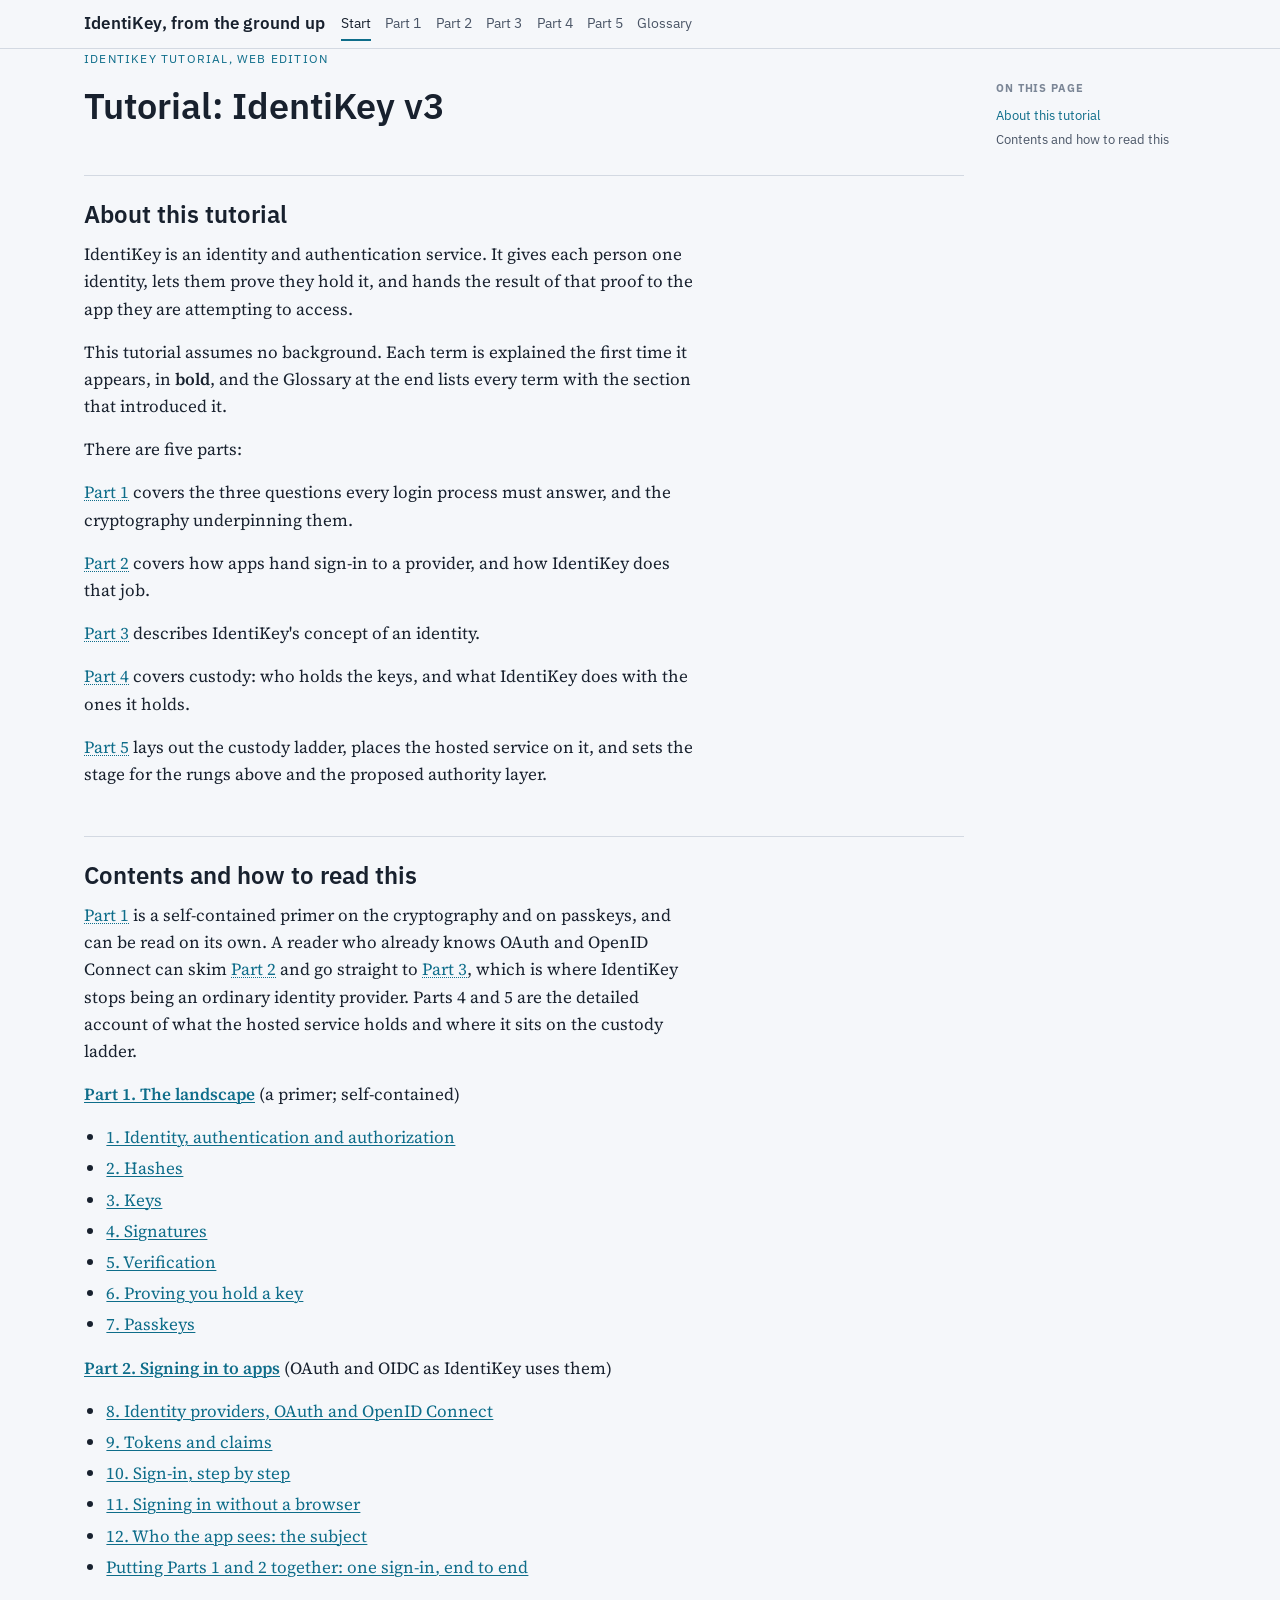
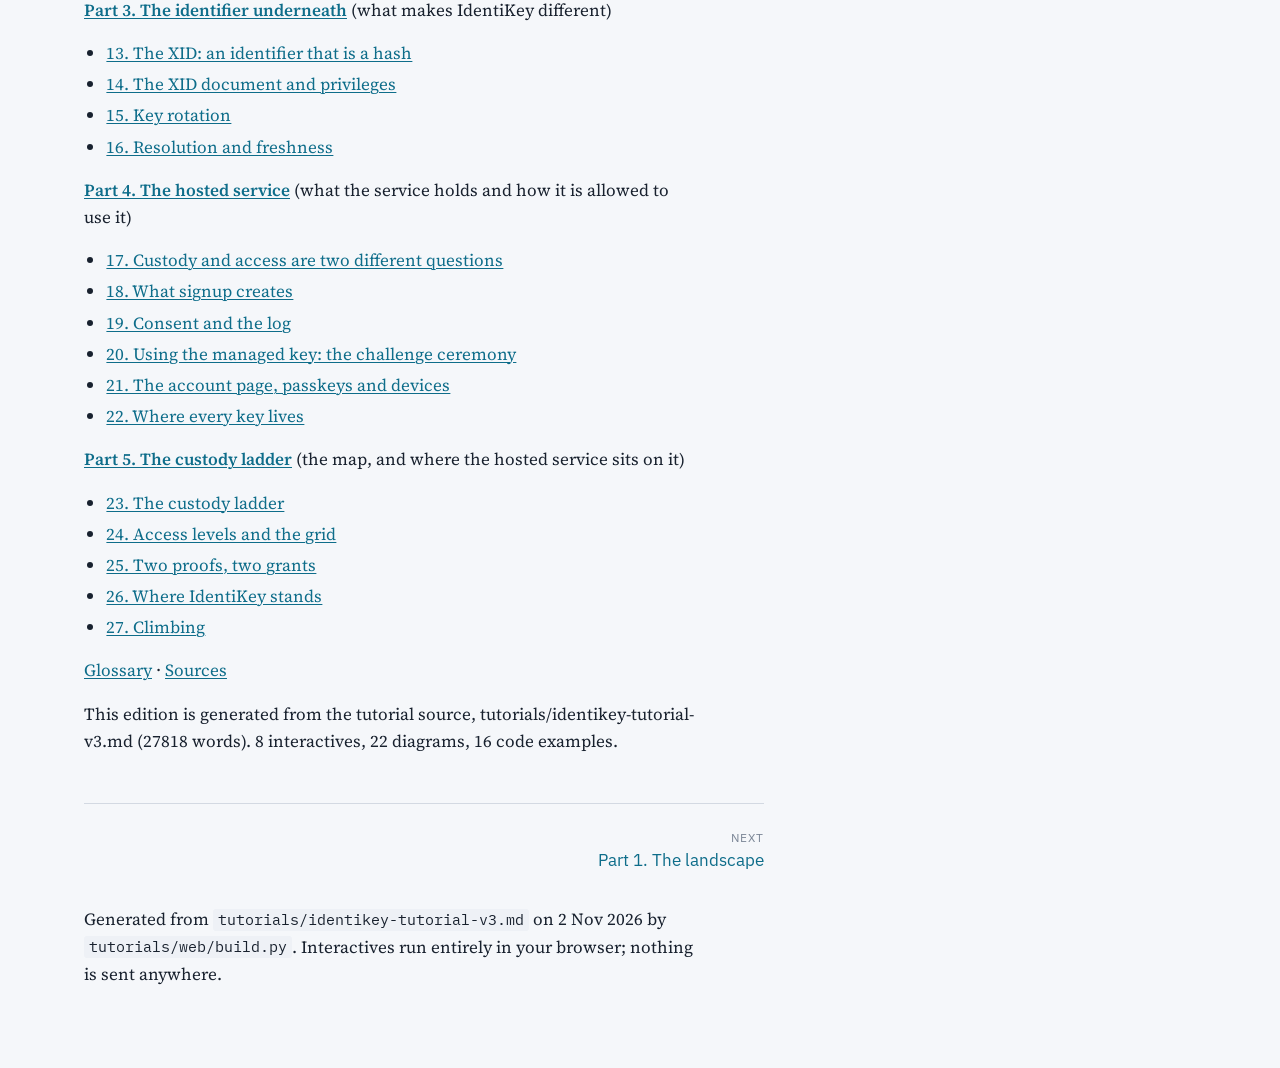
==== index.html @ bea27c49 "Publish the web edition (source commit 5e50889)" ====
<!doctype html>
<html lang="en">
<head>
<meta charset="utf-8">
<meta name="viewport" content="width=device-width, initial-scale=1, viewport-fit=cover">
<title>Start here · IdentiKey tutorial</title>
<link rel="preconnect" href="https://fonts.googleapis.com">
<link rel="stylesheet" href="https://fonts.googleapis.com/css2?family=IBM+Plex+Sans:wght@400;600&family=IBM+Plex+Mono:wght@400;600&family=Source+Serif+4:ital,opsz,wght@0,8..60,400;0,8..60,600;1,8..60,400&display=swap">
<link rel="stylesheet" href="assets/style.css">
</head>
<body>
<header class="topbar"><div class="topbar-inner"><a class="brand" href="index.html"><span class="brand-long">IdentiKey, from the ground up</span><span class="brand-short">IdentiKey</span></a><nav aria-label="Parts"><a href="index.html" aria-current="page">Start</a><a href="part1.html">Part 1</a><a href="part2.html">Part 2</a><a href="part3.html">Part 3</a><a href="part4.html">Part 4</a><a href="part5.html">Part 5</a><a href="glossary.html">Glossary</a></nav></div></header>
<div class="page">
<main class="prose">
<p class="kicker">IdentiKey tutorial, web edition</p><h1>Tutorial: IdentiKey v3</h1><h2 id="about-this-tutorial">About this tutorial</h2>
<p>IdentiKey is an identity and authentication service. It gives each person one identity, lets them prove they hold it, and hands the result of that proof to the app they are attempting to access.</p>
<p>This tutorial assumes no background. Each term is explained the first time it appears, in <strong>bold</strong>, and the Glossary at the end lists every term with the section that introduced it.</p>
<p>There are five parts:</p>
<p><a class="xref" href="part1.html">Part 1</a> covers the three questions every login process must answer, and the cryptography underpinning them.</p>
<p><a class="xref" href="part2.html">Part 2</a> covers how apps hand sign-in to a provider, and how IdentiKey does that job.</p>
<p><a class="xref" href="part3.html">Part 3</a> describes IdentiKey's concept of an identity.</p>
<p><a class="xref" href="part4.html">Part 4</a> covers custody: who holds the keys, and what IdentiKey does with the ones it holds.</p>
<p><a class="xref" href="part5.html">Part 5</a> lays out the custody ladder, places the hosted service on it, and sets the stage for the rungs above and the proposed authority layer.</p><h2 id="contents-and-how-to-read-this">Contents and how to read this</h2>
<p><a class="xref" href="part1.html">Part 1</a> is a self-contained primer on the cryptography and on passkeys, and can be read on its own. A reader who already knows OAuth and OpenID Connect can skim <a class="xref" href="part2.html">Part 2</a> and go straight to <a class="xref" href="part3.html">Part 3</a>, which is where IdentiKey stops being an ordinary identity provider. Parts 4 and 5 are the detailed account of what the hosted service holds and where it sits on the custody ladder.</p>
<p><strong><a href="part1.html">Part 1. The landscape</a></strong> (a primer; self-contained)</p>
<ul>
<li><a href="part1.html#s1">1. Identity, authentication and authorization</a></li>
<li><a href="part1.html#s2">2. Hashes</a></li>
<li><a href="part1.html#s3">3. Keys</a></li>
<li><a href="part1.html#s4">4. Signatures</a></li>
<li><a href="part1.html#s5">5. Verification</a></li>
<li><a href="part1.html#s6">6. Proving you hold a key</a></li>
<li><a href="part1.html#s7">7. Passkeys</a></li>
</ul>
<p><strong><a href="part2.html">Part 2. Signing in to apps</a></strong> (OAuth and OIDC as IdentiKey uses them)</p>
<ul>
<li><a href="part2.html#s8">8. Identity providers, OAuth and OpenID Connect</a></li>
<li><a href="part2.html#s9">9. Tokens and claims</a></li>
<li><a href="part2.html#s10">10. Sign-in, step by step</a></li>
<li><a href="part2.html#s11">11. Signing in without a browser</a></li>
<li><a href="part2.html#s12">12. Who the app sees: the subject</a></li>
<li><a href="part2.html#putting-parts-1-and-2-together-one-sign-in-end-to-end">Putting Parts 1 and 2 together: one sign-in, end to end</a></li>
</ul>
<p><strong><a href="part3.html">Part 3. The identifier underneath</a></strong> (what makes IdentiKey different)</p>
<ul>
<li><a href="part3.html#s13">13. The XID: an identifier that is a hash</a></li>
<li><a href="part3.html#s14">14. The XID document and privileges</a></li>
<li><a href="part3.html#s15">15. Key rotation</a></li>
<li><a href="part3.html#s16">16. Resolution and freshness</a></li>
</ul>
<p><strong><a href="part4.html">Part 4. The hosted service</a></strong> (what the service holds and how it is allowed to use it)</p>
<ul>
<li><a href="part4.html#s17">17. Custody and access are two different questions</a></li>
<li><a href="part4.html#s18">18. What signup creates</a></li>
<li><a href="part4.html#s19">19. Consent and the log</a></li>
<li><a href="part4.html#s20">20. Using the managed key: the challenge ceremony</a></li>
<li><a href="part4.html#s21">21. The account page, passkeys and devices</a></li>
<li><a href="part4.html#s22">22. Where every key lives</a></li>
</ul>
<p><strong><a href="part5.html">Part 5. The custody ladder</a></strong> (the map, and where the hosted service sits on it)</p>
<ul>
<li><a href="part5.html#s23">23. The custody ladder</a></li>
<li><a href="part5.html#s24">24. Access levels and the grid</a></li>
<li><a href="part5.html#s25">25. Two proofs, two grants</a></li>
<li><a href="part5.html#s26">26. Where IdentiKey stands</a></li>
<li><a href="part5.html#s27">27. Climbing</a></li>
</ul>
<p><a href="glossary.html#glossary">Glossary</a> · <a href="glossary.html#sources">Sources</a></p><p class="ik-note">This edition is generated from the tutorial source, tutorials/identikey-tutorial-v3.md (27818 words). 8 interactives, 22 diagrams, 16 code examples.</p>
<nav class="pager"><a class="next" href="part1.html"><small>Next</small>Part 1. The landscape</a></nav>
<footer class="site-footer"><p class="ik-note">Generated from <code>tutorials/identikey-tutorial-v3.md</code> on 2 Nov 2026 by <code>tutorials/web/build.py</code>. Interactives run entirely in your browser; nothing is sent anywhere.</p></footer>
</main>
<aside class="rail" aria-label="On this page"><h2>On this page</h2><ol></ol></aside>
</div>
<script src="assets/ikcrypto.js"></script>
<script src="assets/widgets/challenge.js"></script><script src="assets/widgets/grid.js"></script><script src="assets/widgets/hash.js"></script><script src="assets/widgets/hashchain.js"></script><script src="assets/widgets/jwt.js"></script><script src="assets/widgets/oidcflow.js"></script><script src="assets/widgets/pairwise.js"></script><script src="assets/widgets/signverify.js"></script>
<script src="assets/site.js"></script>
</body>
</html>
---- assets/style.css ----
/* Tutorial web edition (artifact-dag/tutorial), shared styles.
   Layout: one reading column (~68ch) on a cool paper ground; figures may break out to 880px.
   A fixed top bar carries Part navigation; a quiet "on this page" rail appears on wide screens.
   Tokens below are the whole palette and type system; widgets must use them, never literal colors. */
:root {
  --paper: #f5f7fa;
  --paper-2: #eaeef4;
  --ink: #18212e;
  --ink-2: #4a5566;
  --ink-3: #7b8696;
  --rule: #d3d9e2;
  --accent: #0e6d8a;       /* verifier blue: signatures, checks, keys */
  --accent-ink: #ffffff;
  --accent-soft: #d9eef4;
  --warm: #b8690d;         /* "what changed" amber */
  --warm-soft: #fbead2;
  --bad: #b23a3a;
  --bad-soft: #f8dcdc;
  --good: #2e7d4f;
  --good-soft: #d9f0e2;
  --code-bg: #eef1f6;
  --font-display: "IBM Plex Sans", "Helvetica Neue", Arial, sans-serif;
  --font-body: "Source Serif 4", Georgia, "Times New Roman", serif;
  --font-mono: "IBM Plex Mono", "SFMono-Regular", Menlo, Consolas, monospace;
  --measure: 68ch;
  --wide: 880px;
  color-scheme: light;
}
@media (prefers-color-scheme: dark) {
  :root:not([data-theme="light"]) {
    --paper: #12171f; --paper-2: #1a212b; --ink: #e6eaf0; --ink-2: #aeb7c4; --ink-3: #7f8a99;
    --rule: #2b3442; --accent: #5fb6d1; --accent-ink: #0b1218; --accent-soft: #163743;
    --warm: #e2a04a; --warm-soft: #3d2c12; --bad: #e07676; --bad-soft: #3f1f1f;
    --good: #6cc48f; --good-soft: #163a26; --code-bg: #1b222d; color-scheme: dark;
  }
}
:root[data-theme="dark"] {
  --paper: #12171f; --paper-2: #1a212b; --ink: #e6eaf0; --ink-2: #aeb7c4; --ink-3: #7f8a99;
  --rule: #2b3442; --accent: #5fb6d1; --accent-ink: #0b1218; --accent-soft: #163743;
  --warm: #e2a04a; --warm-soft: #3d2c12; --bad: #e07676; --bad-soft: #3f1f1f;
  --good: #6cc48f; --good-soft: #163a26; --code-bg: #1b222d; color-scheme: dark;
}

* { box-sizing: border-box; }
[hidden] { display: none !important; }
html { -webkit-text-size-adjust: 100%; }
body {
  margin: 0; background: var(--paper); color: var(--ink);
  font-family: var(--font-body); font-size: 1.0625rem; line-height: 1.6;
  padding-left: max(16px, env(safe-area-inset-left, 0px));
  padding-right: max(16px, env(safe-area-inset-right, 0px));
  padding-block: 0 4rem;
}
a { color: var(--accent); text-decoration-thickness: 1px; text-underline-offset: 2px; }
a:hover { text-decoration-thickness: 2px; }
:focus-visible { outline: 2px solid var(--accent); outline-offset: 2px; }
@media (prefers-reduced-motion: reduce) { *, *::before, *::after { animation-duration: 0.01ms !important; transition-duration: 0.01ms !important; } }

/* top bar */
.topbar {
  position: sticky; top: env(safe-area-inset-top, 0px); z-index: 20;
  background: var(--paper); border-bottom: 1px solid var(--rule);
  margin: 0 calc(-1 * max(16px, env(safe-area-inset-left, 0px))) 0 calc(-1 * max(16px, env(safe-area-inset-right, 0px)));
  padding-left: max(16px, env(safe-area-inset-left, 0px)); padding-right: max(16px, env(safe-area-inset-right, 0px));
}
.topbar-inner { max-width: var(--wide); margin: 0 auto; display: flex; align-items: center; gap: 1rem; min-height: 3rem; flex-wrap: wrap; }
.topbar .brand { font-family: var(--font-display); font-weight: 600; letter-spacing: 0.01em; color: var(--ink); text-decoration: none; }
.topbar nav { display: flex; gap: 0.25rem 0.9rem; flex-wrap: wrap; font-family: var(--font-display); font-size: 0.875rem; }
.topbar nav a { color: var(--ink-2); text-decoration: none; padding: 0.3rem 0; border-bottom: 2px solid transparent; }
.topbar nav a[aria-current="page"] { color: var(--ink); border-bottom-color: var(--accent); }

/* page frame */
.page { max-width: var(--wide); margin: 0 auto; display: grid; grid-template-columns: minmax(0, 1fr); gap: 2rem; }
@media (min-width: 1100px) {
  .page { grid-template-columns: minmax(0, 1fr) 200px; max-width: calc(var(--wide) + 232px); }
  .rail { position: sticky; top: 4rem; align-self: start; font-family: var(--font-display); font-size: 0.8125rem; max-height: calc(100vh - 5rem); overflow: auto; }
}
.rail { display: none; }
@media (min-width: 1100px) { .rail { display: block; } }
.rail h2 { font-size: 0.6875rem; text-transform: uppercase; letter-spacing: 0.08em; color: var(--ink-3); margin: 1rem 0 0.5rem; }
.rail ol { list-style: none; padding: 0; margin: 0; }
.rail li { margin: 0.25rem 0; }
.rail a { color: var(--ink-2); text-decoration: none; }
.rail a:hover, .rail a.active { color: var(--accent); }

main { min-width: 0; }
/* the column itself is wide; running text keeps its measure, figures/tables/code break out */
.prose { max-width: none; }
.prose > * { max-width: var(--measure); }
.prose h1, .prose h2, .prose h3, .prose h4 { font-family: var(--font-display); line-height: 1.2; text-wrap: balance; color: var(--ink); }
.prose h1 { font-size: 2.25rem; font-weight: 600; margin: 2.5rem 0 0.5rem; }
.prose h2 { font-size: 1.5rem; font-weight: 600; margin: 3rem 0 0.75rem; padding-top: 1.5rem; border-top: 1px solid var(--rule); }
.prose h3 { font-size: 1.2rem; font-weight: 600; margin: 2.25rem 0 0.5rem; }
.prose h4 { font-size: 1rem; margin: 1.5rem 0 0.25rem; }
.prose p { margin: 0 0 1rem; }
.prose ul, .prose ol { padding-left: 1.4rem; margin: 0 0 1rem; }
.prose li { margin: 0.25rem 0; }
.prose li > p { margin: 0 0 0.5rem; }
.prose strong { font-weight: 600; color: var(--ink); }
.prose code { font-family: var(--font-mono); font-size: 0.86em; background: var(--code-bg); padding: 0.1em 0.35em; border-radius: 3px; }
.prose pre { max-width: none; background: var(--code-bg); border: 1px solid var(--rule); border-radius: 6px; padding: 0.9rem 1rem; overflow-x: auto; font-size: 0.8125rem; line-height: 1.5; }
.prose pre code { background: none; padding: 0; font-size: inherit; }
.prose blockquote { margin: 0 0 1rem; padding: 0.25rem 0 0.25rem 1rem; border-left: 3px solid var(--rule); color: var(--ink-2); }
.prose hr { border: 0; border-top: 1px solid var(--rule); margin: 2rem 0; }
.table-wrap { max-width: none; overflow-x: auto; margin: 0 0 1.25rem; }
.prose table { border-collapse: collapse; font-family: var(--font-display); font-size: 0.875rem; min-width: 100%; }
.prose th, .prose td { text-align: left; vertical-align: top; padding: 0.5rem 0.75rem; border-bottom: 1px solid var(--rule); }
.prose th { font-weight: 600; color: var(--ink-2); font-size: 0.75rem; text-transform: uppercase; letter-spacing: 0.06em; }
.prose td code { white-space: nowrap; }
.kicker { font-family: var(--font-display); font-size: 0.75rem; text-transform: uppercase; letter-spacing: 0.1em; color: var(--accent); margin: 2.5rem 0 0; }
.kicker + h1 { margin-top: 0.25rem; }
.lede { font-size: 1.15rem; color: var(--ink-2); }
.pager { display: flex; justify-content: space-between; gap: 1rem; margin-top: 3rem; padding-top: 1.5rem; border-top: 1px solid var(--rule); font-family: var(--font-display); }
.pager a { text-decoration: none; }
.pager .next { margin-left: auto; text-align: right; }
.pager small { display: block; color: var(--ink-3); font-size: 0.75rem; text-transform: uppercase; letter-spacing: 0.08em; }

/* figures: diagrams, widgets, examples */
.ik-figure { max-width: var(--wide); margin: 1.5rem 0 2rem; border: 1px solid var(--rule); border-radius: 8px; background: var(--paper-2); overflow: hidden; }
.ik-figure > .ik-body { padding: 1rem; min-width: 0; }
.ik-figure > figcaption { padding: 0.6rem 1rem 0.75rem; border-top: 1px solid var(--rule); font-family: var(--font-display); font-size: 0.8125rem; color: var(--ink-2); }
.ik-figure > figcaption .fig-no { font-weight: 600; color: var(--ink); margin-right: 0.4rem; }
.ik-figure.is-diagram > .ik-body { padding: 0.5rem; background: var(--paper); }
.ik-figure.is-diagram svg { display: block; width: 100%; height: auto; max-width: 100%; }
.ik-figure.is-example > .ik-body { padding: 0; }
.ik-figure.is-example pre { margin: 0; border: 0; border-radius: 0; background: var(--code-bg); }
.ik-figure.is-example .ex-title { font-family: var(--font-display); font-size: 0.75rem; text-transform: uppercase; letter-spacing: 0.08em; color: var(--ink-3); padding: 0.5rem 1rem 0.25rem; background: var(--code-bg); }
.ik-figure .ik-note { font-family: var(--font-display); font-size: 0.8125rem; color: var(--ink-2); margin: 0.5rem 0 0; }

/* widget primitives (shared by all interactives) */
.ik-widget { font-family: var(--font-display); font-size: 0.9rem; color: var(--ink); min-width: 0; }
.ik-widget * { min-width: 0; }
.ik-row { display: flex; flex-wrap: wrap; gap: 0.6rem; align-items: center; }
.ik-stack { display: grid; gap: 0.75rem; }
.ik-cols { display: grid; gap: 0.75rem; grid-template-columns: repeat(auto-fit, minmax(240px, 1fr)); }
.ik-label { font-size: 0.6875rem; text-transform: uppercase; letter-spacing: 0.08em; color: var(--ink-3); margin: 0 0 0.25rem; display: block; }
.ik-panel { background: var(--paper); border: 1px solid var(--rule); border-radius: 6px; padding: 0.75rem; }
.ik-panel.is-accent { border-color: var(--accent); }
.ik-mono { font-family: var(--font-mono); font-size: 0.8125rem; word-break: break-all; line-height: 1.5; font-variant-numeric: tabular-nums; }
.ik-input, .ik-textarea, .ik-select {
  font: inherit; font-family: var(--font-mono); font-size: 0.8125rem; color: var(--ink); background: var(--paper);
  border: 1px solid var(--rule); border-radius: 4px; padding: 0.45rem 0.55rem; width: 100%; max-width: 100%;
}
.ik-textarea { resize: vertical; min-height: 3.2rem; }
.ik-select { font-family: var(--font-display); width: auto; }
.ik-btn {
  font: inherit; font-family: var(--font-display); font-size: 0.85rem; font-weight: 600; cursor: pointer;
  background: var(--accent); color: var(--accent-ink); border: 1px solid var(--accent); border-radius: 4px; padding: 0.4rem 0.8rem;
}
.ik-btn:hover { filter: brightness(1.08); }
.ik-btn.is-secondary { background: var(--paper); color: var(--ink); border-color: var(--rule); }
.ik-btn.is-secondary:hover { border-color: var(--ink-3); }
.ik-btn.is-danger { background: var(--bad); border-color: var(--bad); color: #fff; }
.ik-btn:disabled { opacity: 0.5; cursor: default; filter: none; }
.ik-chip { display: inline-block; font-size: 0.75rem; font-weight: 600; padding: 0.1rem 0.5rem; border-radius: 999px; background: var(--paper-2); border: 1px solid var(--rule); color: var(--ink-2); }
.ik-chip.is-good { background: var(--good-soft); color: var(--good); border-color: transparent; }
.ik-chip.is-bad { background: var(--bad-soft); color: var(--bad); border-color: transparent; }
.ik-chip.is-warm { background: var(--warm-soft); color: var(--warm); border-color: transparent; }
.ik-changed { background: var(--warm-soft); color: var(--warm); border-radius: 2px; }
.ik-ok { color: var(--good); font-weight: 600; }
.ik-fail { color: var(--bad); font-weight: 600; }
.ik-steps { list-style: none; padding: 0; margin: 0; display: grid; gap: 0.4rem; counter-reset: step; }
.ik-steps li { display: grid; grid-template-columns: 1.6rem 1fr; gap: 0.5rem; align-items: start; padding: 0.4rem 0.5rem; border-radius: 4px; }
.ik-steps li::before { counter-increment: step; content: counter(step); font-weight: 600; font-size: 0.75rem; width: 1.4rem; height: 1.4rem; border-radius: 999px; display: grid; place-items: center; background: var(--paper-2); border: 1px solid var(--rule); color: var(--ink-2); }
.ik-steps li.is-active { background: var(--accent-soft); }
.ik-steps li.is-active::before { background: var(--accent); color: var(--accent-ink); border-color: var(--accent); }
.ik-steps li.is-done::before { background: var(--good); color: #fff; border-color: var(--good); }
.ik-help { font-size: 0.8125rem; color: var(--ink-2); margin: 0.5rem 0 0; }
.ik-widget svg { max-width: 100%; height: auto; display: block; }
.ik-widget svg text { font-family: var(--font-display); }
.ik-unsupported { padding: 0.75rem; background: var(--warm-soft); color: var(--warm); border-radius: 4px; }

/* diagrams keep a readable minimum width and scroll inside their figure on phones */
.diagram-scroll { overflow-x: auto; }
.diagram-scroll svg { min-width: 560px; }
a.xref { text-decoration-style: dotted; }
.site-footer { margin-top: 2rem; }
.prose figure.ik-figure { max-width: var(--wide); }
.prose .ik-figure pre { max-width: none; }
/* long identifiers in running text (URNs, XIDs) may break anywhere rather than widen the page */
.prose p code, .prose li code { overflow-wrap: anywhere; }
@media (min-width: 1100px) { .topbar-inner { max-width: calc(var(--wide) + 232px); } }
/* widget tables style themselves; keep the prose table look out of them */
.prose .ik-widget th { text-transform: none; letter-spacing: normal; font-size: inherit; }
.prose .ik-widget table { min-width: 0; }
/* phones: one line of Part links that scrolls sideways, so the pinned bar stays short */
@media (max-width: 640px) {
  .topbar-inner { flex-wrap: nowrap; gap: 0.75rem; min-height: 2.75rem; }
  .topbar .brand { flex: none; font-size: 0.875rem; }
  .topbar .brand-long { display: none; }
  .topbar nav { flex-wrap: nowrap; overflow-x: auto; scrollbar-width: none; min-width: 0; }
  .topbar nav a { white-space: nowrap; }
}
@media (min-width: 641px) { .topbar .brand-short { display: none; } }
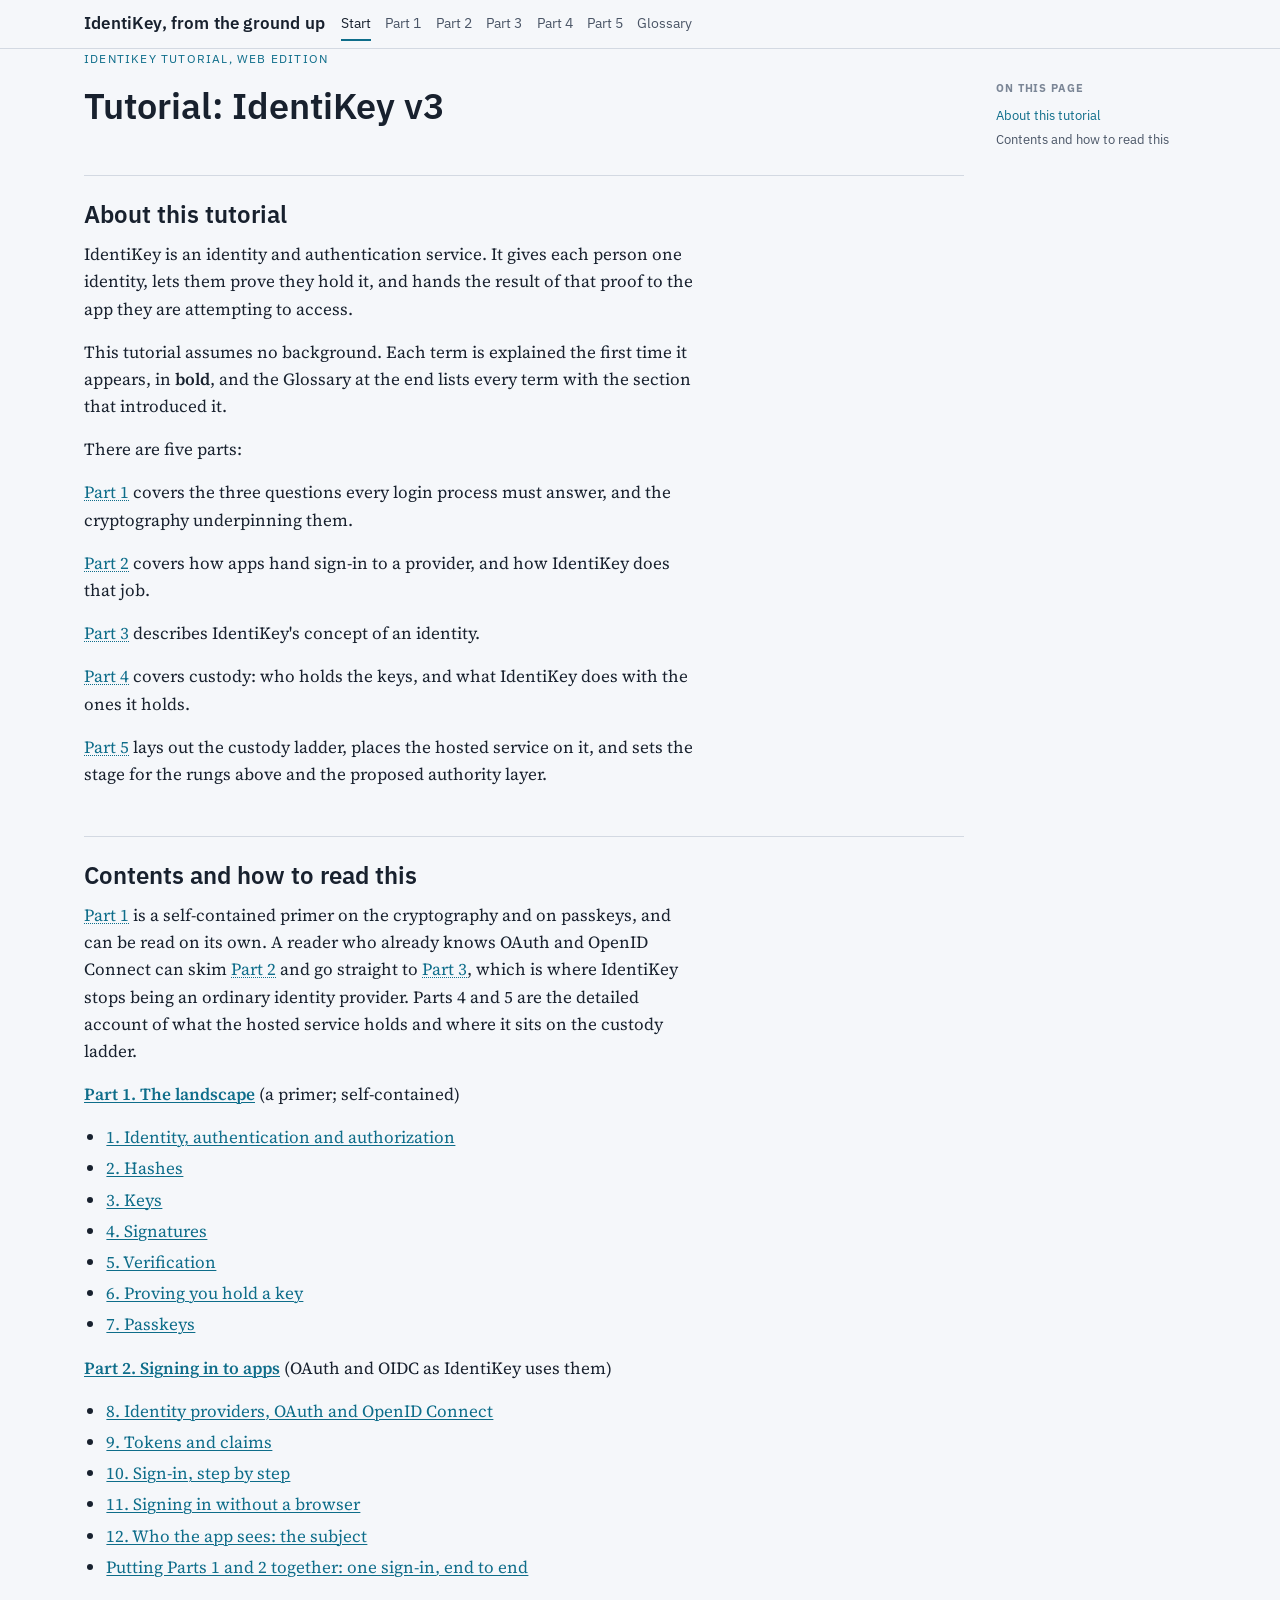
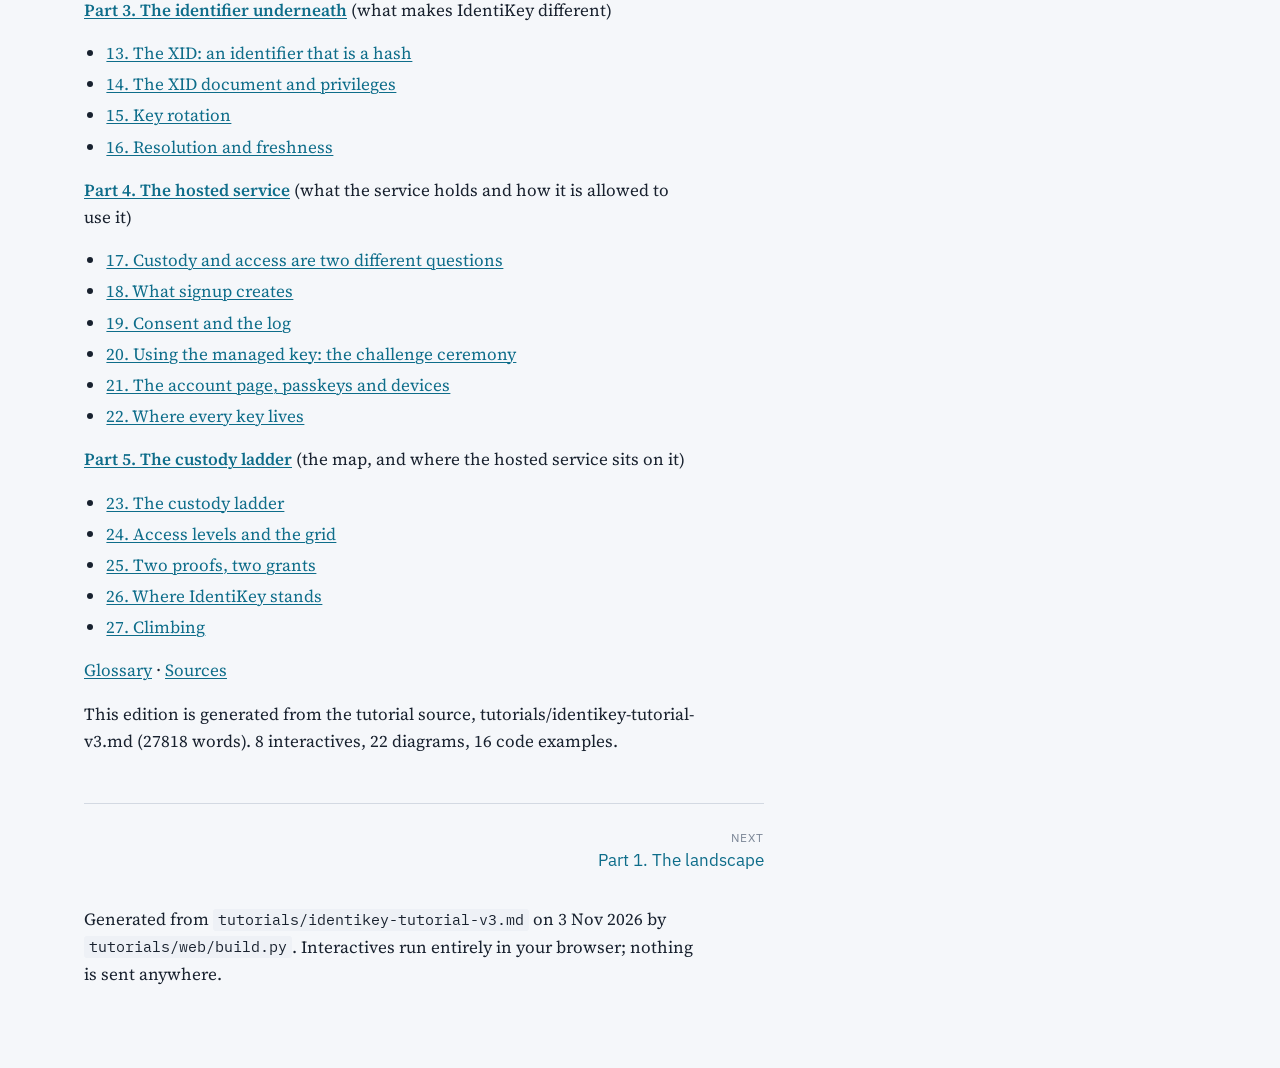
==== commit 141e645f: "Publish the web edition (source commit 4ea36d8)" ====
--- a/index.html
+++ b/index.html
@@ -67,7 +67,7 @@
 </ul>
 <p><a href="glossary.html#glossary">Glossary</a> · <a href="glossary.html#sources">Sources</a></p><p class="ik-note">This edition is generated from the tutorial source, tutorials/identikey-tutorial-v3.md (27818 words). 8 interactives, 22 diagrams, 16 code examples.</p>
 <nav class="pager"><a class="next" href="part1.html"><small>Next</small>Part 1. The landscape</a></nav>
-<footer class="site-footer"><p class="ik-note">Generated from <code>tutorials/identikey-tutorial-v3.md</code> on 2 Nov 2026 by <code>tutorials/web/build.py</code>. Interactives run entirely in your browser; nothing is sent anywhere.</p></footer>
+<footer class="site-footer"><p class="ik-note">Generated from <code>tutorials/identikey-tutorial-v3.md</code> on 3 Nov 2026 by <code>tutorials/web/build.py</code>. Interactives run entirely in your browser; nothing is sent anywhere.</p></footer>
 </main>
 <aside class="rail" aria-label="On this page"><h2>On this page</h2><ol></ol></aside>
 </div>
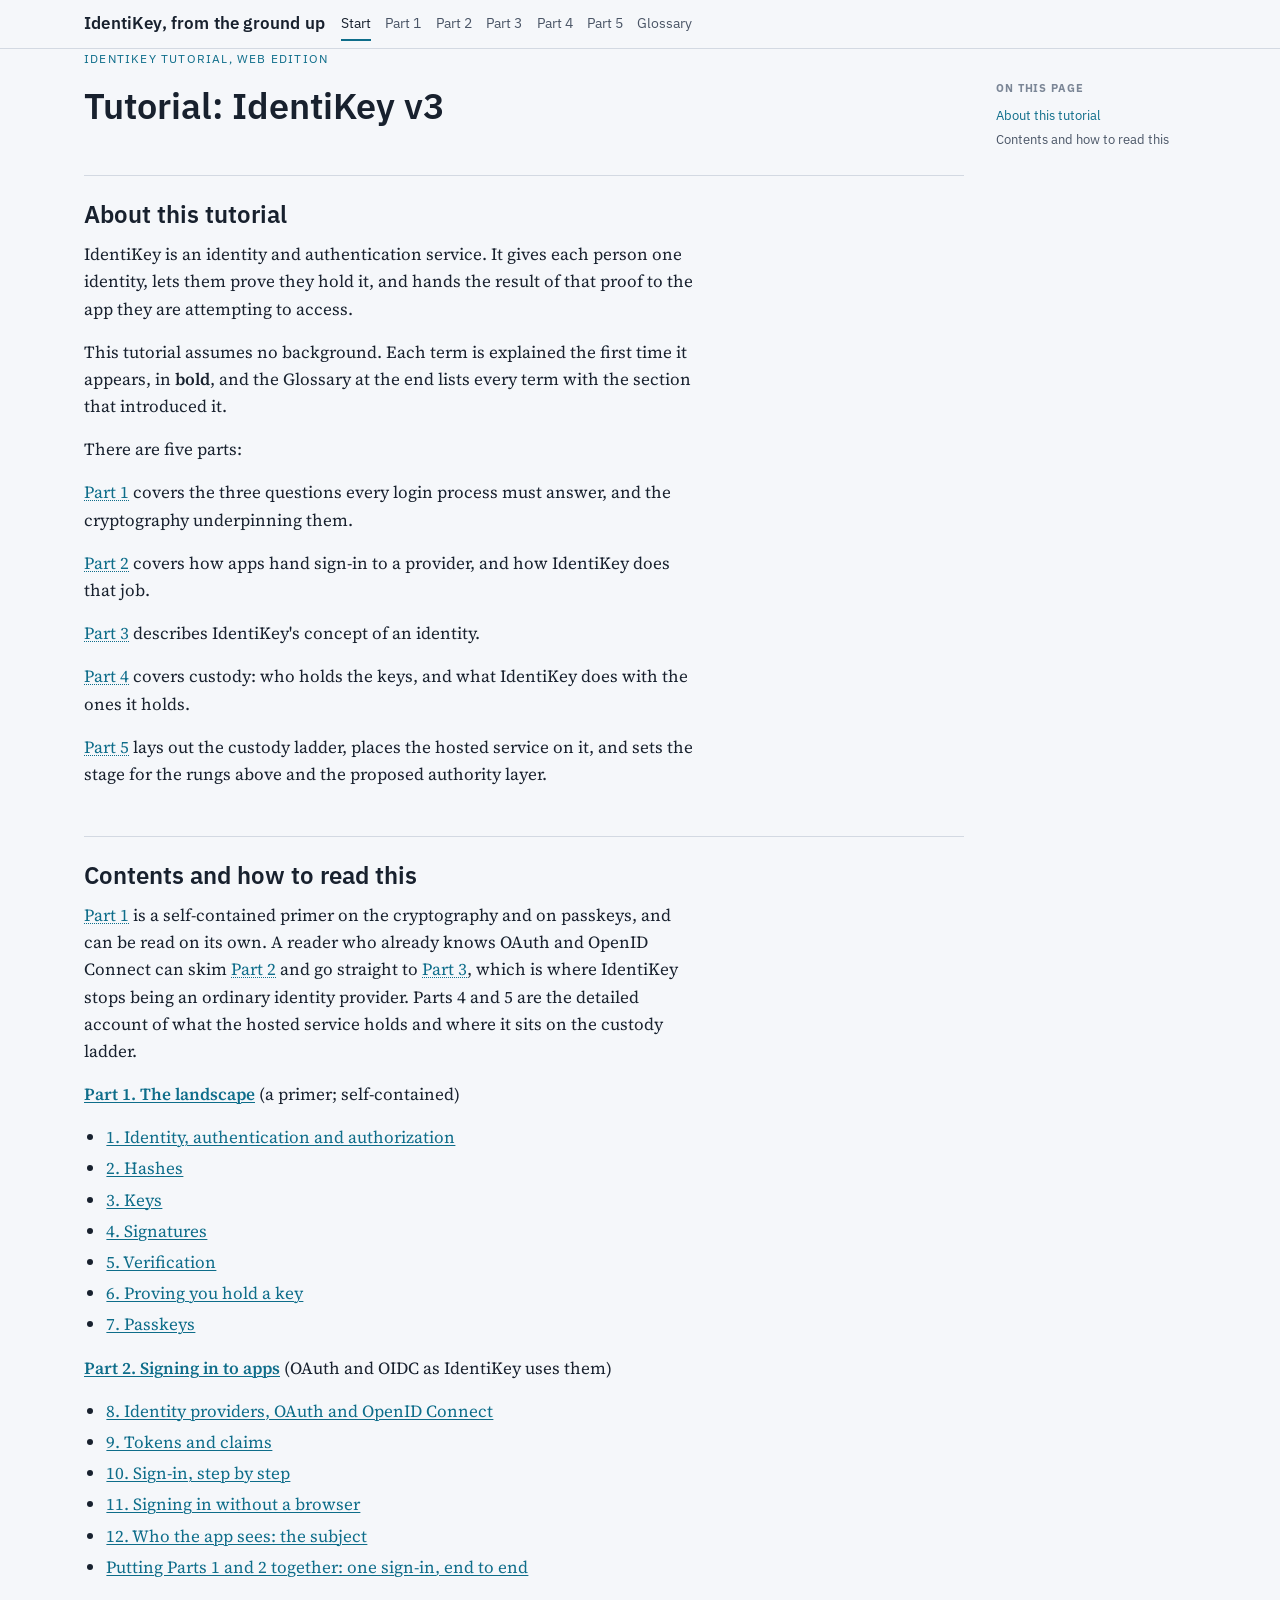
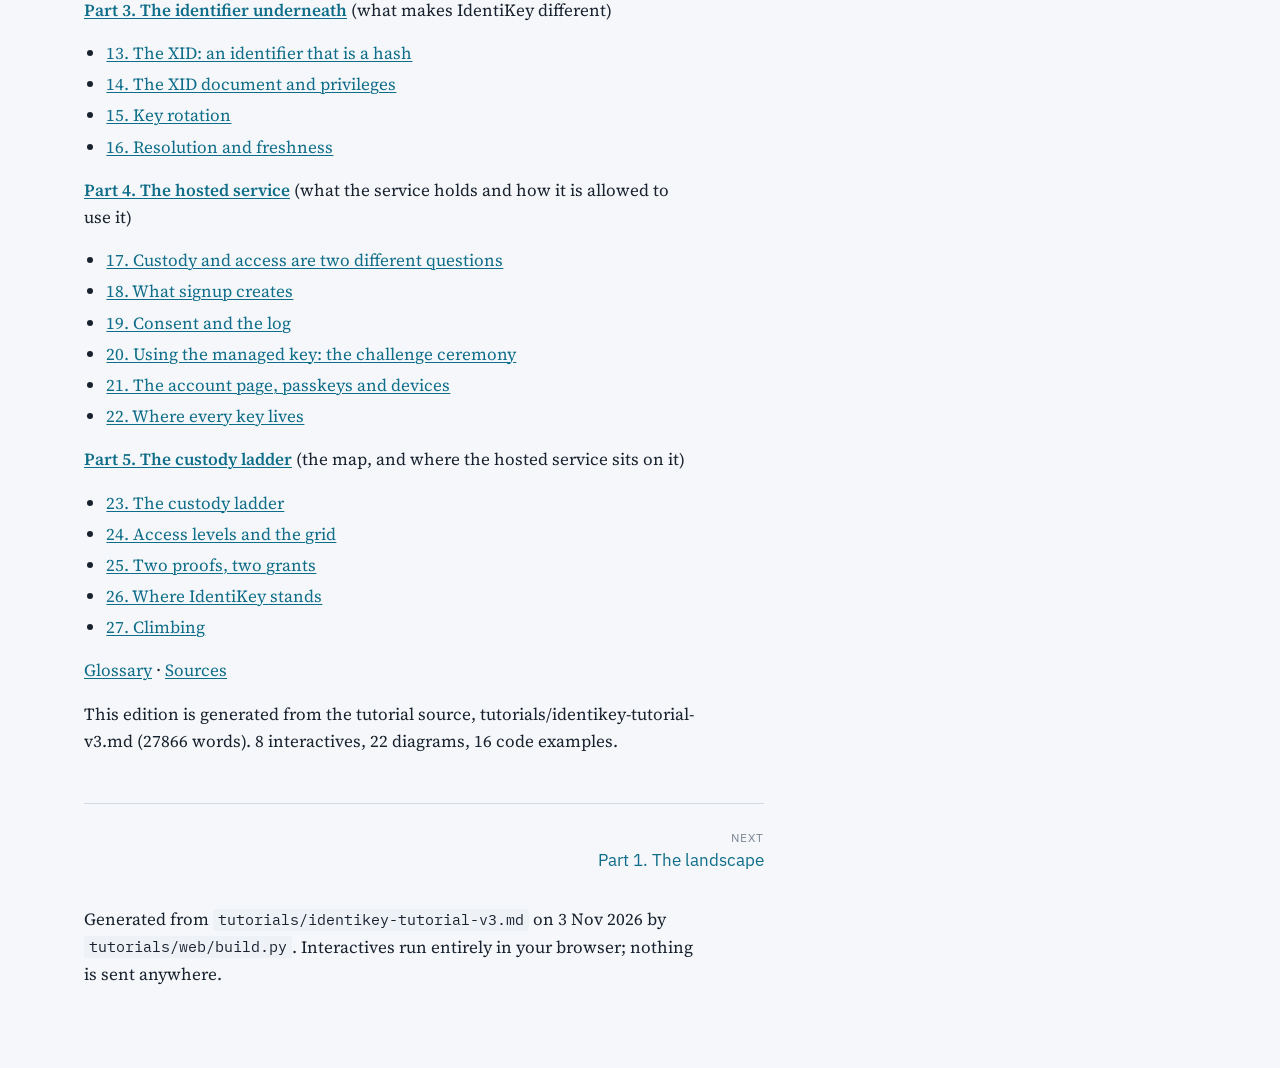
==== commit 9a99cc83: "Publish the web edition (source commit a1d5774)" ====
--- a/index.html
+++ b/index.html
@@ -65,7 +65,7 @@
 <li><a href="part5.html#s26">26. Where IdentiKey stands</a></li>
 <li><a href="part5.html#s27">27. Climbing</a></li>
 </ul>
-<p><a href="glossary.html#glossary">Glossary</a> · <a href="glossary.html#sources">Sources</a></p><p class="ik-note">This edition is generated from the tutorial source, tutorials/identikey-tutorial-v3.md (27818 words). 8 interactives, 22 diagrams, 16 code examples.</p>
+<p><a href="glossary.html#glossary">Glossary</a> · <a href="glossary.html#sources">Sources</a></p><p class="ik-note">This edition is generated from the tutorial source, tutorials/identikey-tutorial-v3.md (27866 words). 8 interactives, 22 diagrams, 16 code examples.</p>
 <nav class="pager"><a class="next" href="part1.html"><small>Next</small>Part 1. The landscape</a></nav>
 <footer class="site-footer"><p class="ik-note">Generated from <code>tutorials/identikey-tutorial-v3.md</code> on 3 Nov 2026 by <code>tutorials/web/build.py</code>. Interactives run entirely in your browser; nothing is sent anywhere.</p></footer>
 </main>
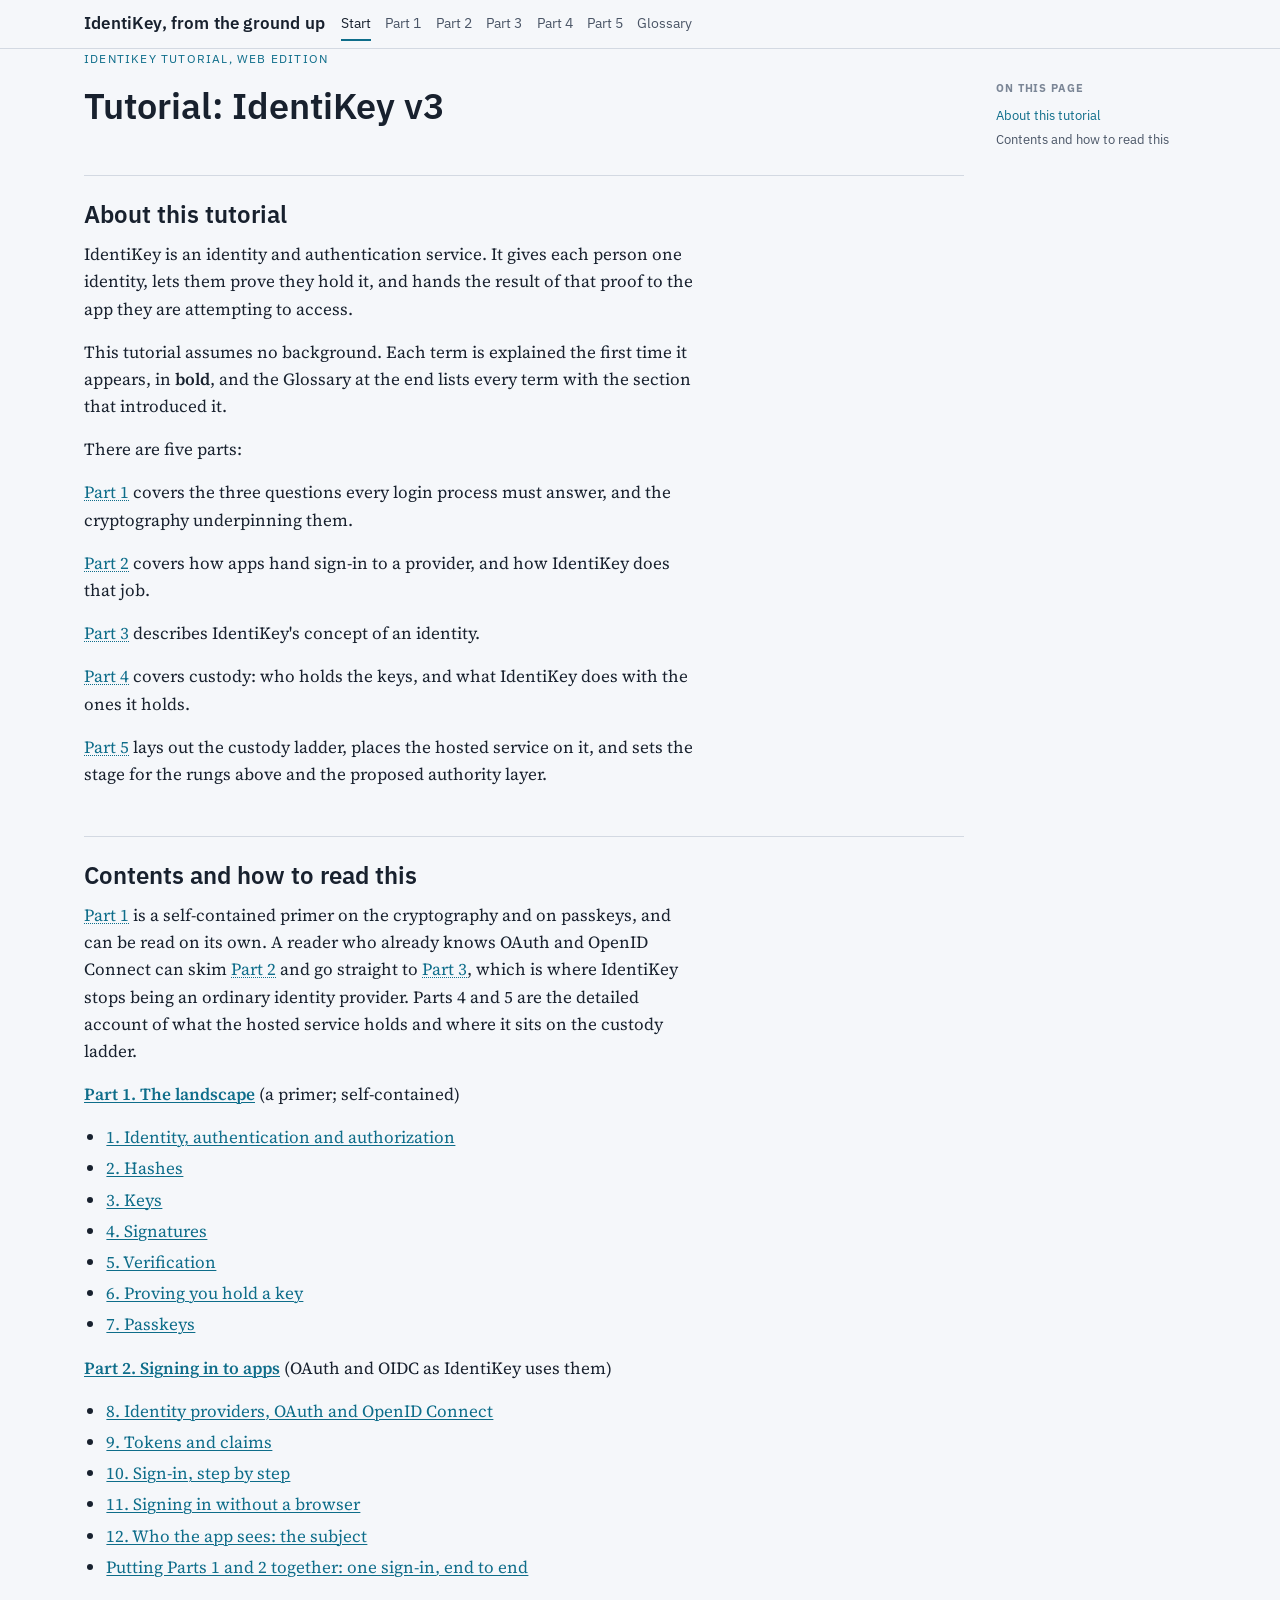
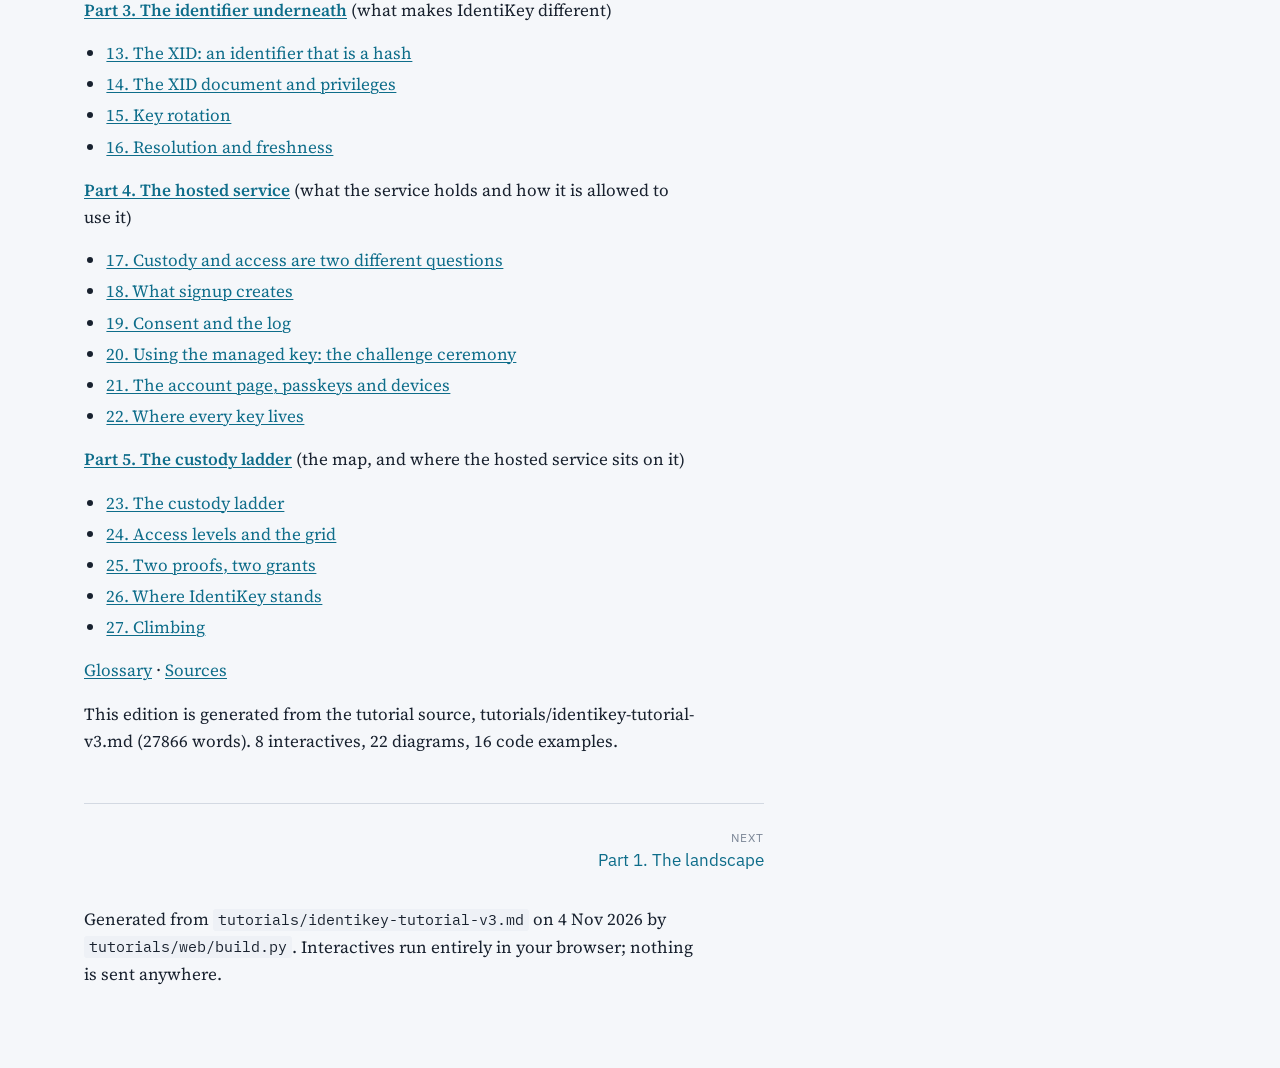
==== commit 09e23b5d: "Publish the web edition (source commit a351a8a)" ====
--- a/index.html
+++ b/index.html
@@ -67,7 +67,7 @@
 </ul>
 <p><a href="glossary.html#glossary">Glossary</a> · <a href="glossary.html#sources">Sources</a></p><p class="ik-note">This edition is generated from the tutorial source, tutorials/identikey-tutorial-v3.md (27866 words). 8 interactives, 22 diagrams, 16 code examples.</p>
 <nav class="pager"><a class="next" href="part1.html"><small>Next</small>Part 1. The landscape</a></nav>
-<footer class="site-footer"><p class="ik-note">Generated from <code>tutorials/identikey-tutorial-v3.md</code> on 3 Nov 2026 by <code>tutorials/web/build.py</code>. Interactives run entirely in your browser; nothing is sent anywhere.</p></footer>
+<footer class="site-footer"><p class="ik-note">Generated from <code>tutorials/identikey-tutorial-v3.md</code> on 4 Nov 2026 by <code>tutorials/web/build.py</code>. Interactives run entirely in your browser; nothing is sent anywhere.</p></footer>
 </main>
 <aside class="rail" aria-label="On this page"><h2>On this page</h2><ol></ol></aside>
 </div>
